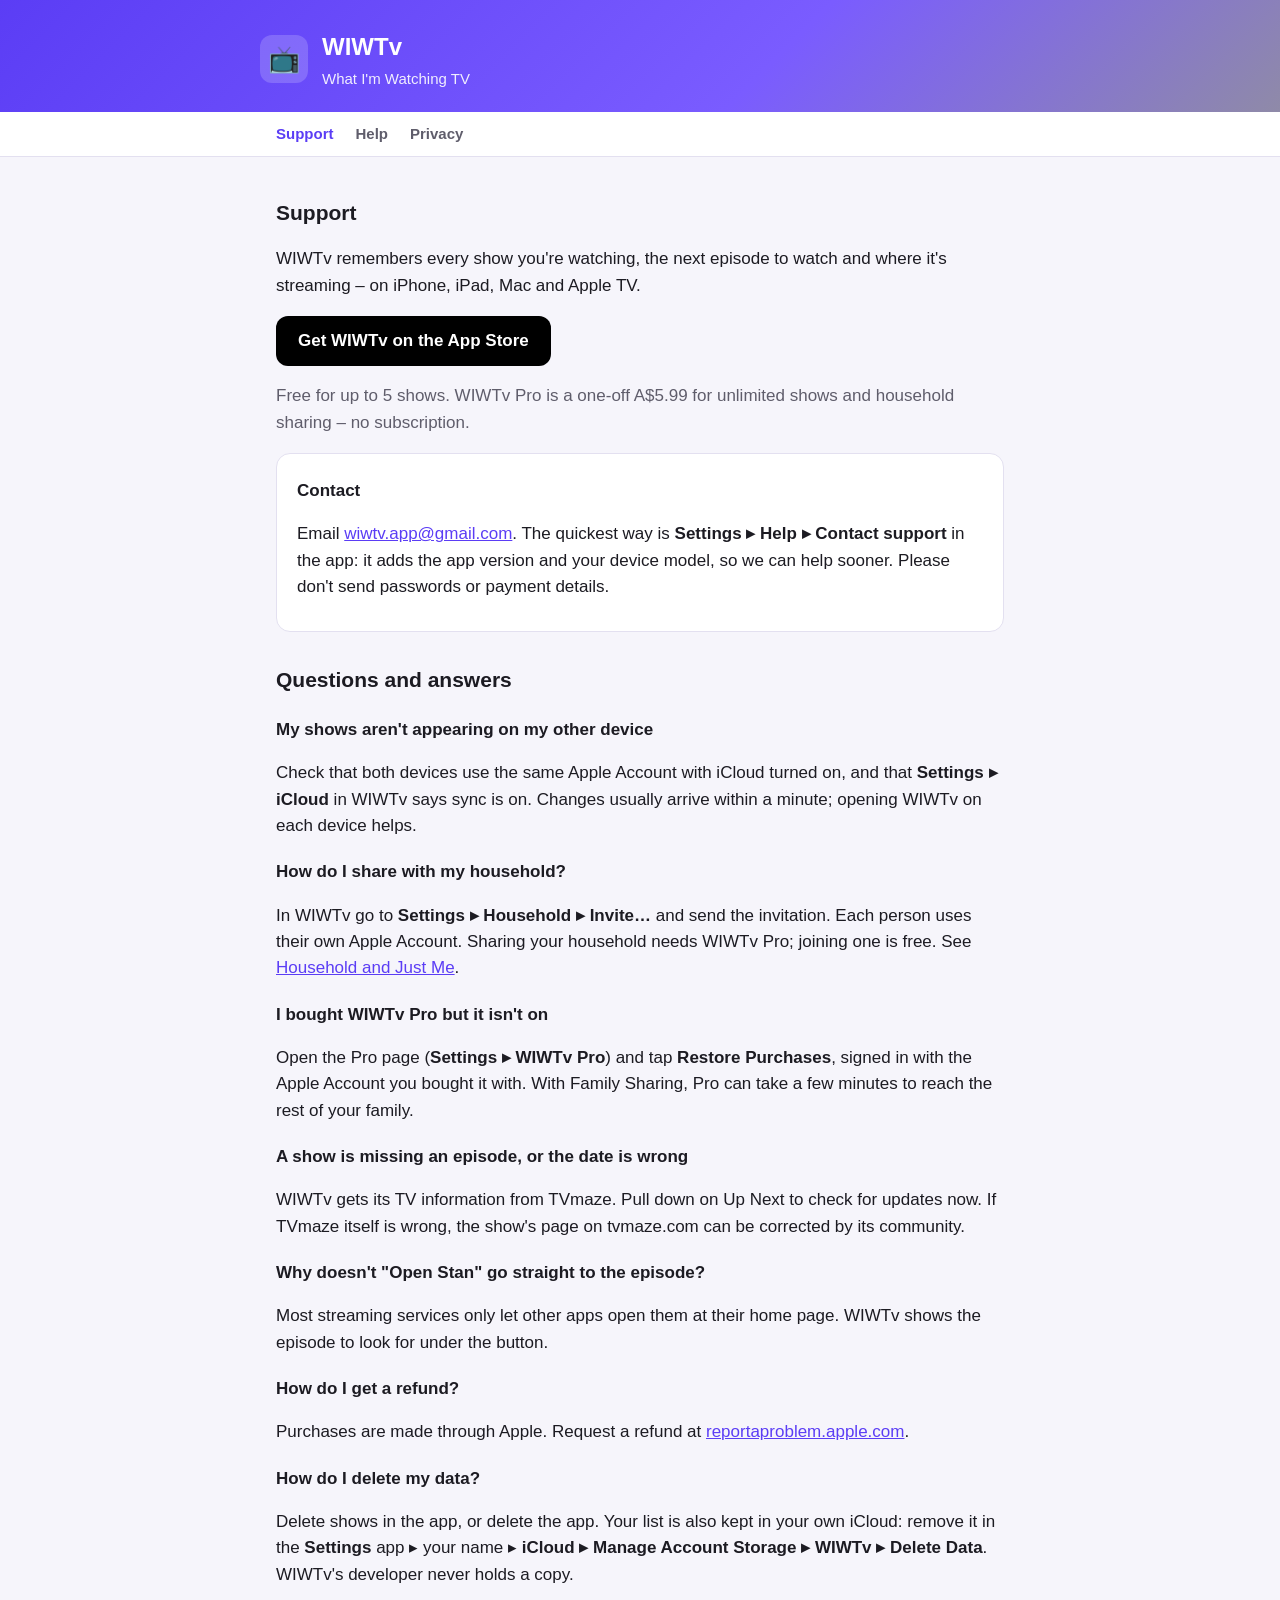
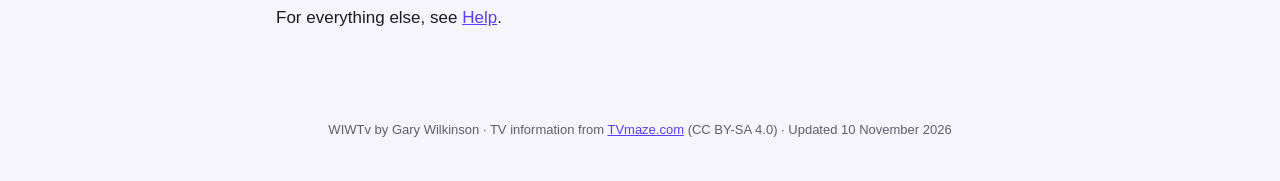
==== index.html @ ef4cc632 "Update WIWTv support site" ====
<!doctype html>
<html lang="en">
<head>
<meta charset="utf-8">
<meta name="viewport" content="width=device-width, initial-scale=1">
<title>WIWTv Support</title>
<meta name="description" content="WIWTv – What I'm Watching TV. Remembers every show you're watching, the next episode, and where it's streaming.">
<meta name="apple-itunes-app" content="app-id=6831443222">
<link rel="stylesheet" href="site.css">
</head>
<body>
<header><div class="wrap"><div class="logo">📺</div><div><h1>WIWTv</h1><p>What I'm Watching TV</p></div></div></header>
<nav><div class="wrap">
<a href="index.html" class="here">Support</a><a href="help.html">Help</a><a href="privacy.html">Privacy</a>
</div></nav>
<main class="wrap">
<h2>Support</h2>
<p>WIWTv remembers every show you're watching, the next episode to watch and where it's streaming – on iPhone, iPad, Mac and Apple TV.</p>
<p><a class="get-app" href="https://apps.apple.com/app/id6831443222">Get WIWTv on the App Store</a></p>
<p class="muted">Free for up to 5 shows. WIWTv Pro is a one-off A$5.99 for unlimited shows and household sharing – no subscription.</p>
<div class="card">
<h3>Contact</h3>
<p>Email <a href="mailto:wiwtv.app@gmail.com?subject=WIWTv%20support">wiwtv.app@gmail.com</a>. The quickest way is <b>Settings ▸ Help ▸ Contact support</b> in the app: it adds the app version and your device model, so we can help sooner. Please don't send passwords or payment details.</p>
</div>

<h2>Questions and answers</h2>

<h3>My shows aren't appearing on my other device</h3>
<p>Check that both devices use the same Apple Account with iCloud turned on, and that <b>Settings ▸ iCloud</b> in WIWTv says sync is on. Changes usually arrive within a minute; opening WIWTv on each device helps.</p>

<h3>How do I share with my household?</h3>
<p>In WIWTv go to <b>Settings ▸ Household ▸ Invite…</b> and send the invitation. Each person uses their own Apple Account. Sharing your household needs WIWTv Pro; joining one is free. See <a href="help.html#help-06-household">Household and Just Me</a>.</p>

<h3>I bought WIWTv Pro but it isn't on</h3>
<p>Open the Pro page (<b>Settings ▸ WIWTv Pro</b>) and tap <b>Restore Purchases</b>, signed in with the Apple Account you bought it with. With Family Sharing, Pro can take a few minutes to reach the rest of your family.</p>

<h3>A show is missing an episode, or the date is wrong</h3>
<p>WIWTv gets its TV information from TVmaze. Pull down on Up Next to check for updates now. If TVmaze itself is wrong, the show's page on tvmaze.com can be corrected by its community.</p>

<h3>Why doesn't "Open Stan" go straight to the episode?</h3>
<p>Most streaming services only let other apps open them at their home page. WIWTv shows the episode to look for under the button.</p>

<h3>How do I get a refund?</h3>
<p>Purchases are made through Apple. Request a refund at <a href="https://reportaproblem.apple.com/">reportaproblem.apple.com</a>.</p>

<h3>How do I delete my data?</h3>
<p>Delete shows in the app, or delete the app. Your list is also kept in your own iCloud: remove it in the <b>Settings</b> app ▸ your name ▸ <b>iCloud ▸ Manage Account Storage ▸ WIWTv ▸ Delete Data</b>. WIWTv's developer never holds a copy.</p>

<p>For everything else, see <a href="help.html">Help</a>.</p>
</main>
<footer>WIWTv by Gary Wilkinson · TV information from <a href="https://www.tvmaze.com/">TVmaze.com</a> (CC BY-SA 4.0) · Updated 10 November 2026</footer>
</body>
</html>
---- site.css ----
:root {
  --bg: #f6f5fb; --card: #ffffff; --text: #1c1b22; --muted: #5f5d6b; --accent: #5b3df5;
  --line: #e3e0f0; --head: linear-gradient(135deg, #5b3df5, #7a5cff 60%, #8f8aa8);
}
@media (prefers-color-scheme: dark) {
  :root { --bg: #121118; --card: #1c1b24; --text: #ecebf2; --muted: #a7a4b8; --accent: #a594ff; --line: #2d2b39; }
}
* { box-sizing: border-box; }
body { margin: 0; background: var(--bg); color: var(--text);
  font: 17px/1.55 -apple-system, BlinkMacSystemFont, "SF Pro Text", "Segoe UI", Roboto, sans-serif; }
header { background: var(--head); color: #fff; padding: 28px 16px 22px; }
header .wrap { display: flex; align-items: center; gap: 14px; }
header .logo { width: 48px; height: 48px; border-radius: 12px; background: rgba(255,255,255,.18);
  display: grid; place-items: center; font-size: 26px; }
header h1 { margin: 0; font-size: 24px; }
header p { margin: 2px 0 0; opacity: .9; font-size: 15px; }
nav { background: var(--card); border-bottom: 1px solid var(--line); }
nav .wrap { display: flex; gap: 22px; padding: 10px 16px; overflow-x: auto; }
nav a { color: var(--muted); text-decoration: none; font-weight: 600; font-size: 15px; white-space: nowrap; }
nav a.here { color: var(--accent); }
.wrap { max-width: 760px; margin: 0 auto; }
main.wrap { padding: 8px 16px 48px; }
h2 { font-size: 21px; margin: 32px 0 8px; }
h3 { font-size: 17px; margin: 20px 0 4px; }
a { color: var(--accent); }
.card { background: var(--card); border: 1px solid var(--line); border-radius: 14px; padding: 4px 20px 14px; margin: 16px 0; }
.toc { columns: 2; padding-left: 18px; }
@media (max-width: 560px) { .toc { columns: 1; } }
footer { color: var(--muted); font-size: 13px; text-align: center; padding: 24px 16px 40px; }
.muted { color: var(--muted); }

.get-app{display:inline-block;background:#000;color:#fff;text-decoration:none;font-weight:600;
padding:12px 22px;border-radius:12px;font-size:17px}
.get-app:hover{background:#333}
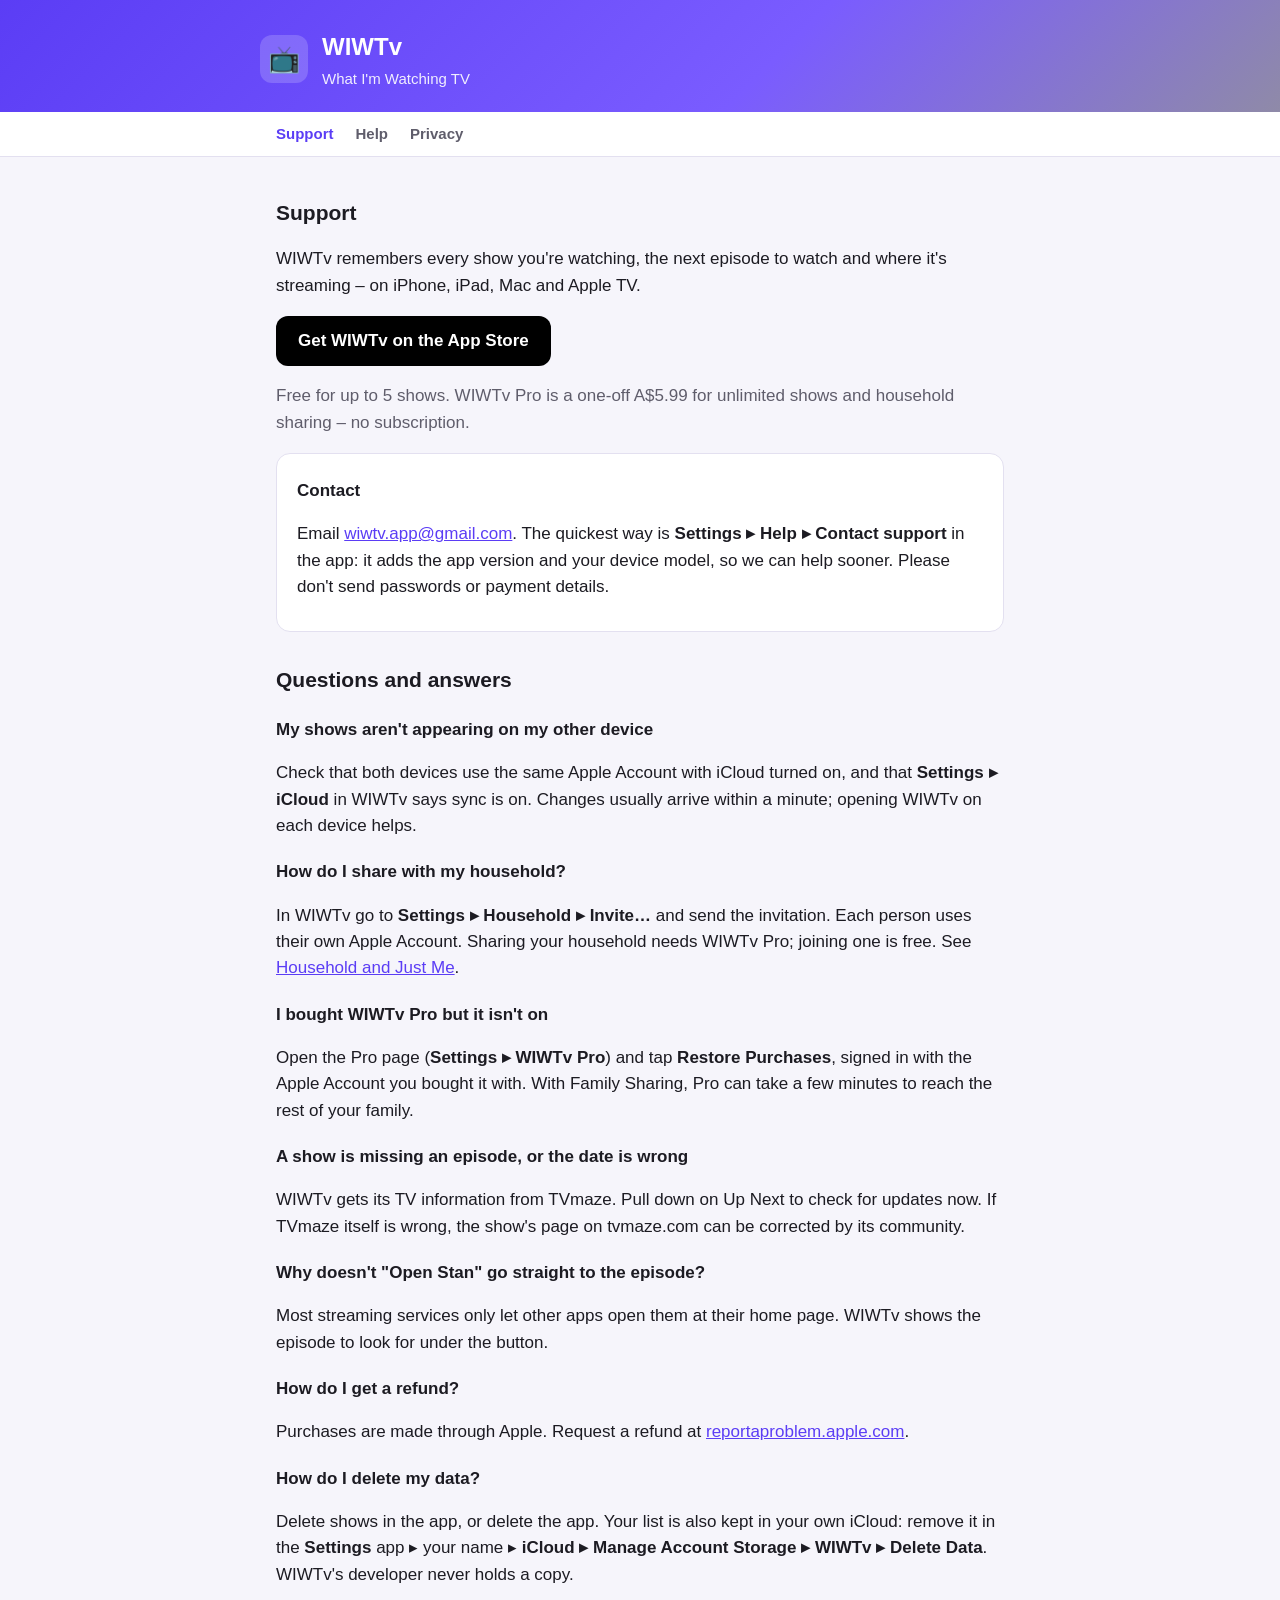
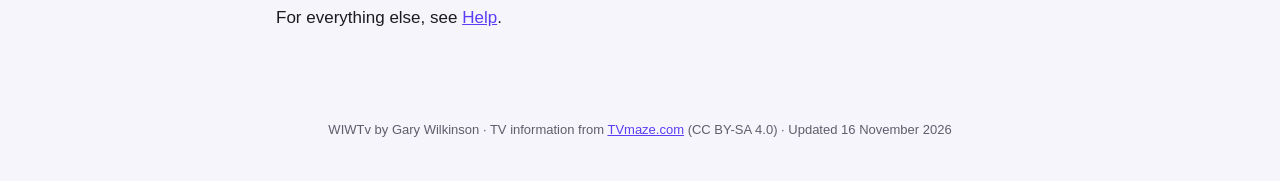
==== commit f100a59d: "Update WIWTv support site" ====
--- a/index.html
+++ b/index.html
@@ -48,6 +48,6 @@
 
 <p>For everything else, see <a href="help.html">Help</a>.</p>
 </main>
-<footer>WIWTv by Gary Wilkinson · TV information from <a href="https://www.tvmaze.com/">TVmaze.com</a> (CC BY-SA 4.0) · Updated 10 November 2026</footer>
+<footer>WIWTv by Gary Wilkinson · TV information from <a href="https://www.tvmaze.com/">TVmaze.com</a> (CC BY-SA 4.0) · Updated 16 November 2026</footer>
 </body>
 </html>
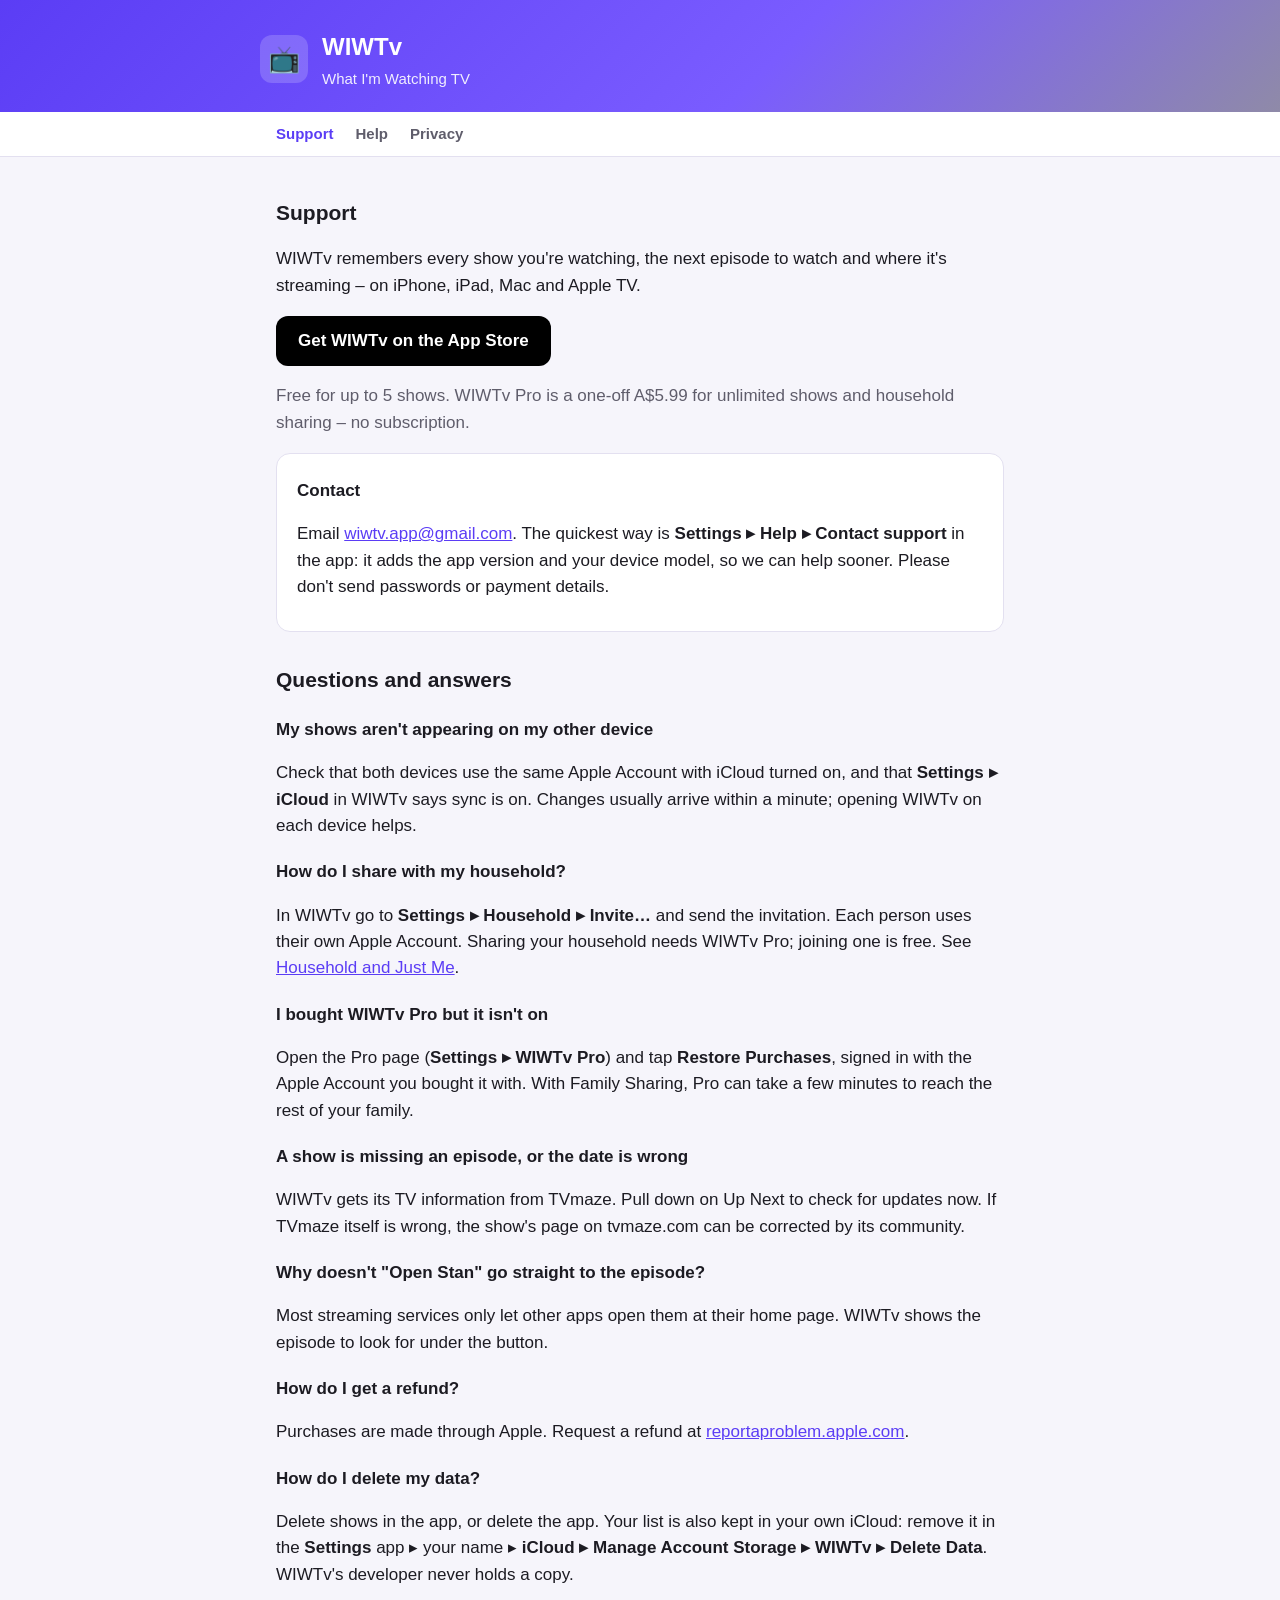
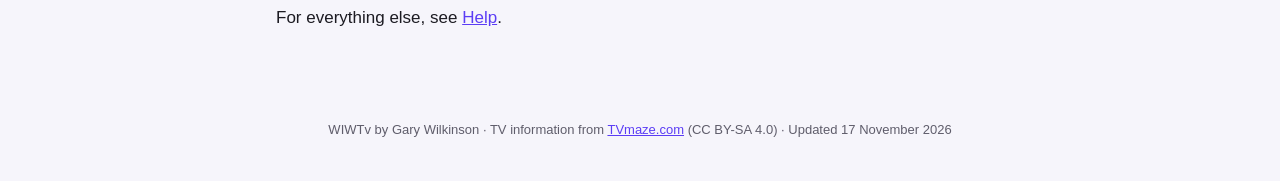
==== commit 1474efe4: "Update WIWTv support site" ====
--- a/index.html
+++ b/index.html
@@ -48,6 +48,6 @@
 
 <p>For everything else, see <a href="help.html">Help</a>.</p>
 </main>
-<footer>WIWTv by Gary Wilkinson · TV information from <a href="https://www.tvmaze.com/">TVmaze.com</a> (CC BY-SA 4.0) · Updated 16 November 2026</footer>
+<footer>WIWTv by Gary Wilkinson · TV information from <a href="https://www.tvmaze.com/">TVmaze.com</a> (CC BY-SA 4.0) · Updated 17 November 2026</footer>
 </body>
 </html>
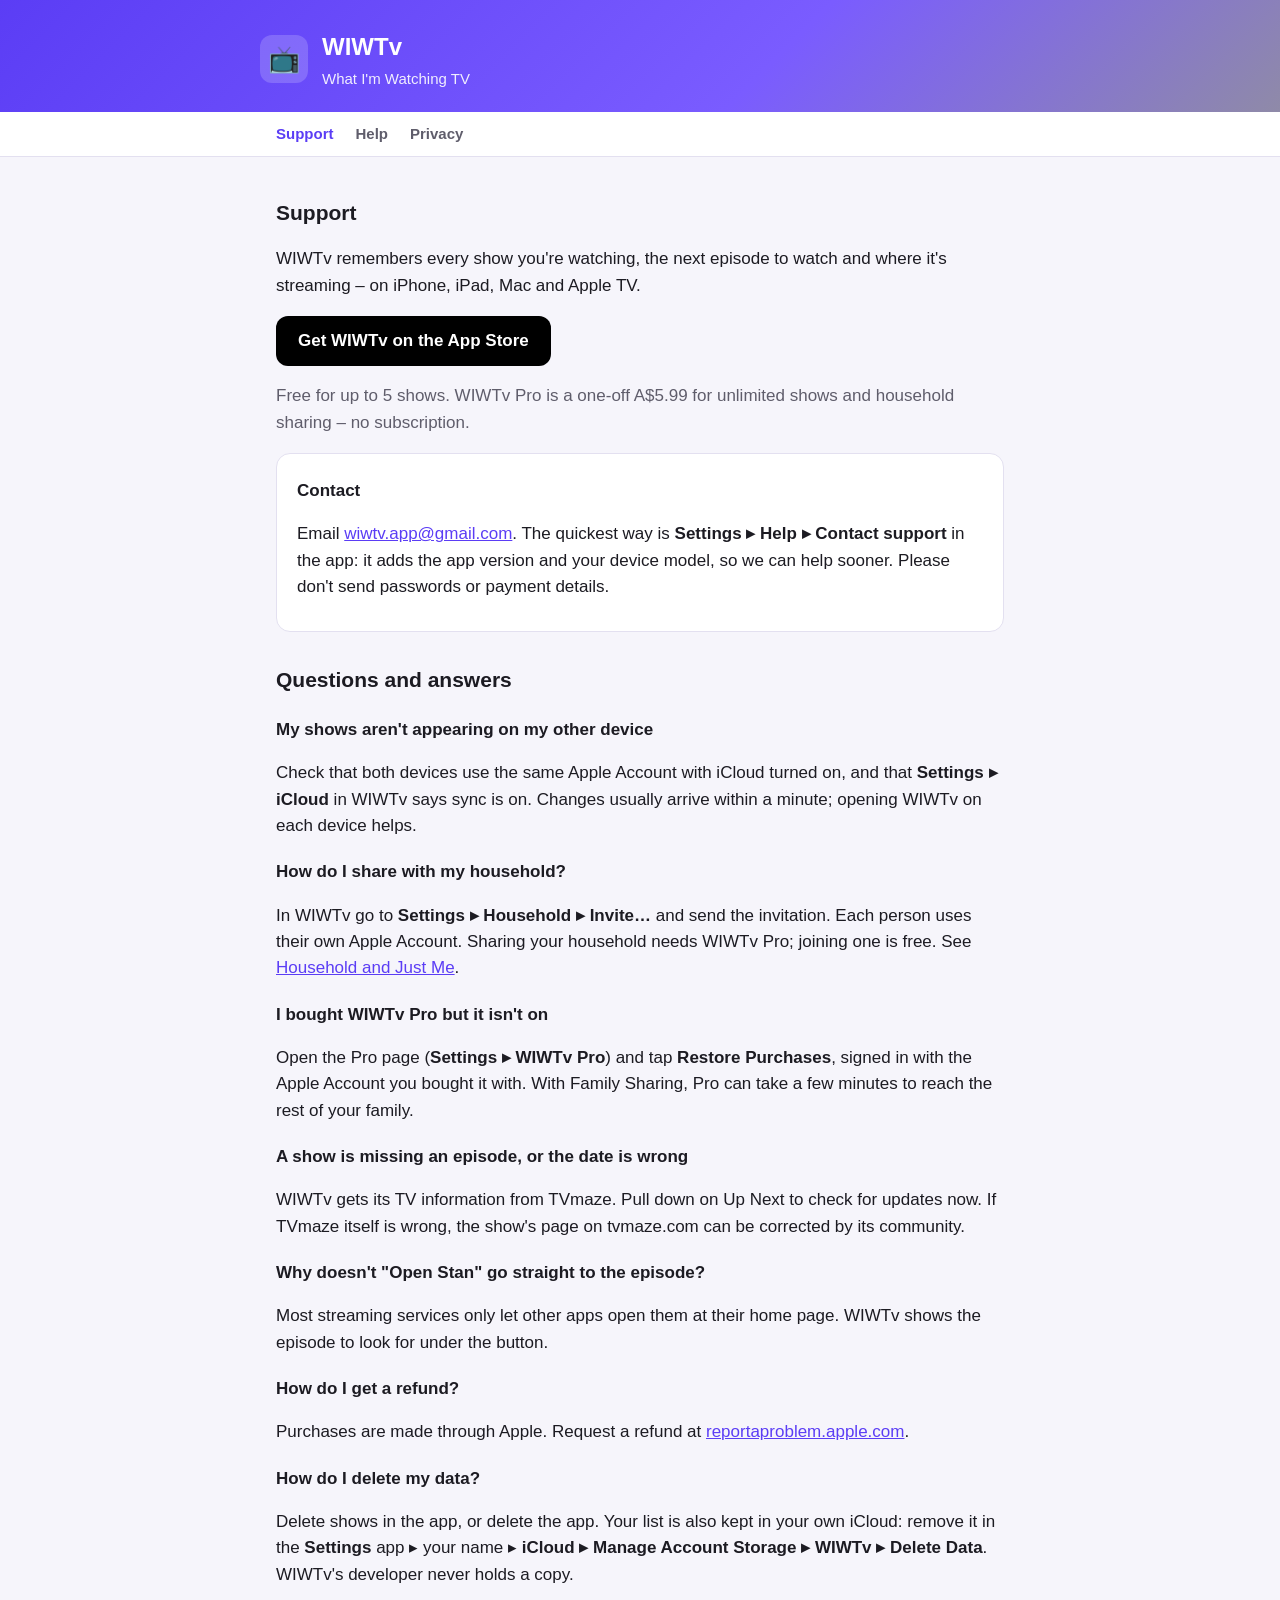
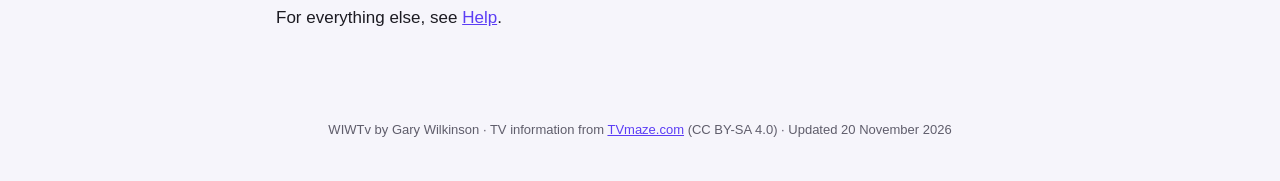
==== commit 6d82636a: "Update WIWTv support site" ====
--- a/index.html
+++ b/index.html
@@ -48,6 +48,6 @@
 
 <p>For everything else, see <a href="help.html">Help</a>.</p>
 </main>
-<footer>WIWTv by Gary Wilkinson · TV information from <a href="https://www.tvmaze.com/">TVmaze.com</a> (CC BY-SA 4.0) · Updated 17 November 2026</footer>
+<footer>WIWTv by Gary Wilkinson · TV information from <a href="https://www.tvmaze.com/">TVmaze.com</a> (CC BY-SA 4.0) · Updated 20 November 2026</footer>
 </body>
 </html>
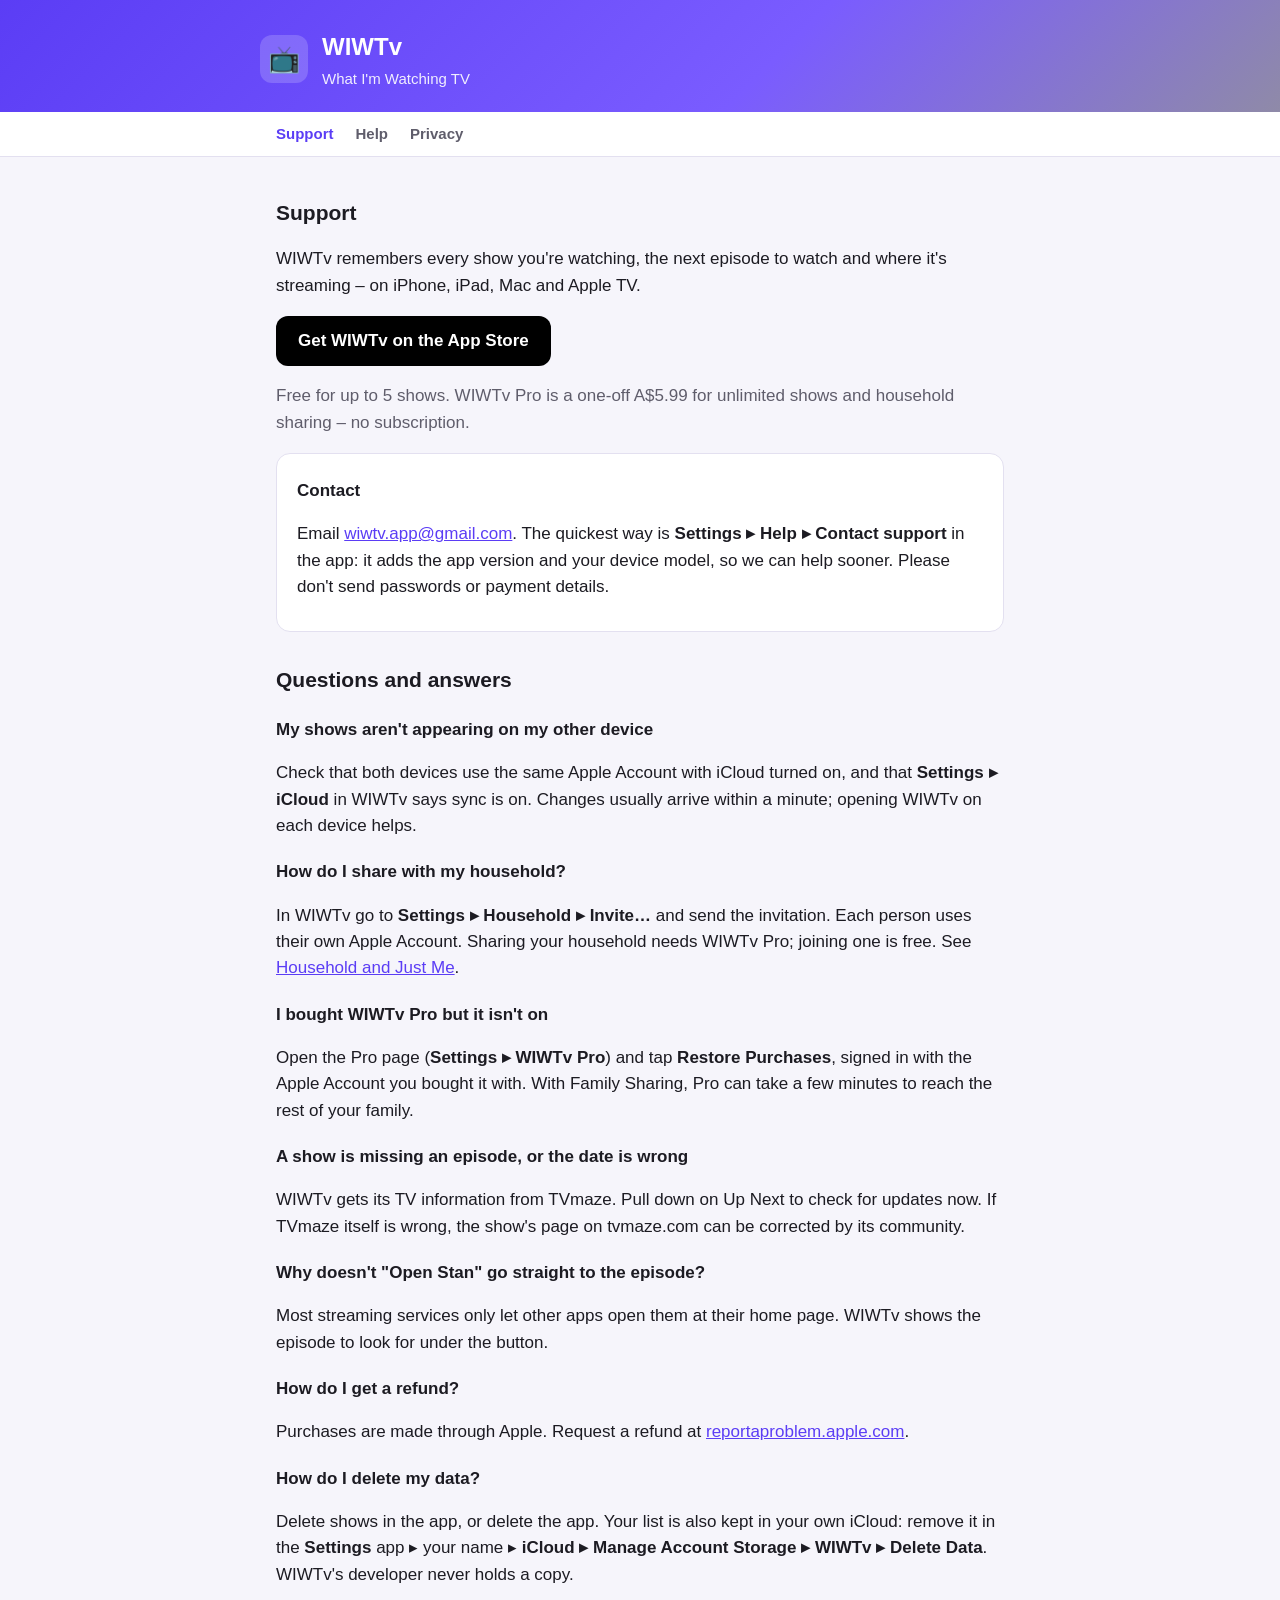
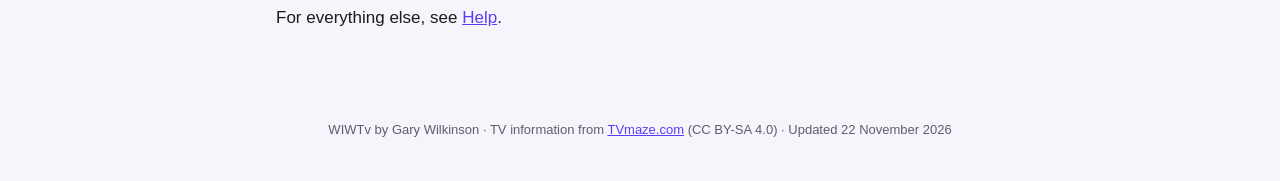
==== commit d5852f87: "Update WIWTv support site" ====
--- a/index.html
+++ b/index.html
@@ -48,6 +48,6 @@
 
 <p>For everything else, see <a href="help.html">Help</a>.</p>
 </main>
-<footer>WIWTv by Gary Wilkinson · TV information from <a href="https://www.tvmaze.com/">TVmaze.com</a> (CC BY-SA 4.0) · Updated 20 November 2026</footer>
+<footer>WIWTv by Gary Wilkinson · TV information from <a href="https://www.tvmaze.com/">TVmaze.com</a> (CC BY-SA 4.0) · Updated 22 November 2026</footer>
 </body>
 </html>
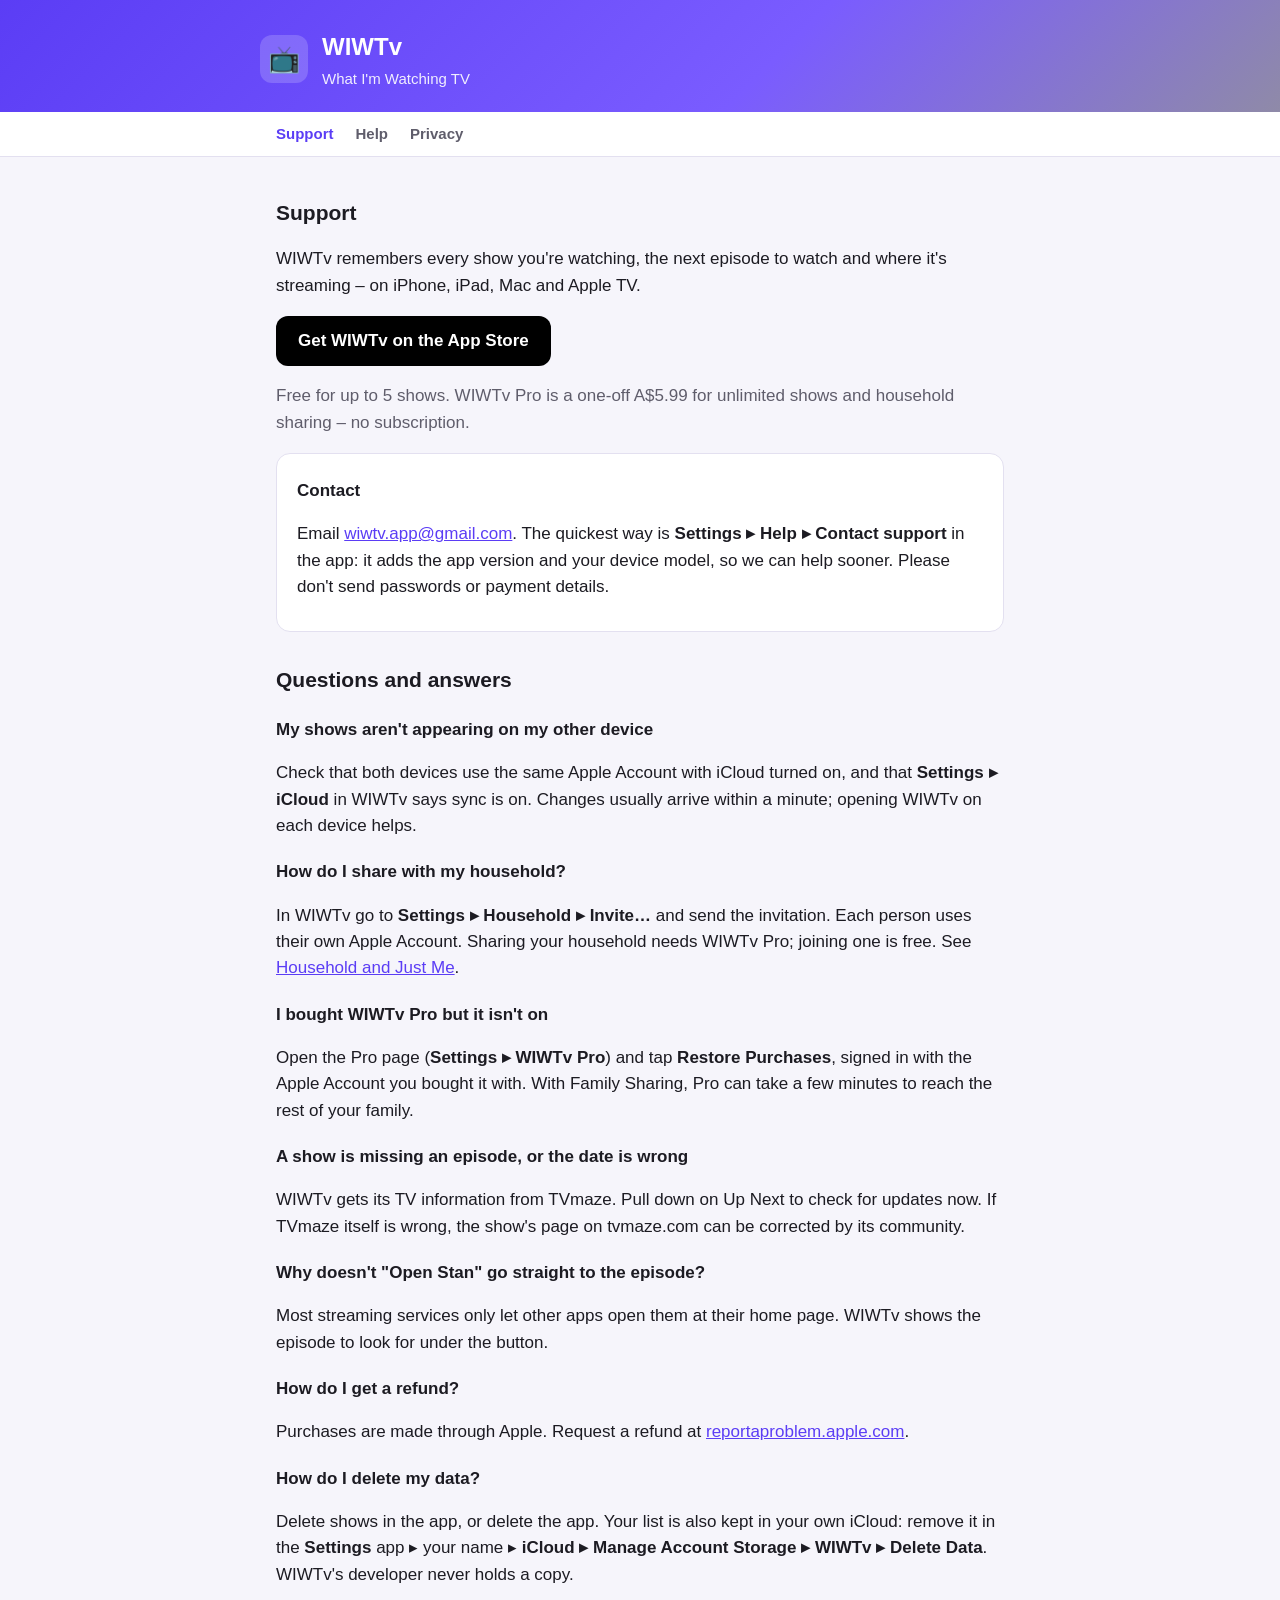
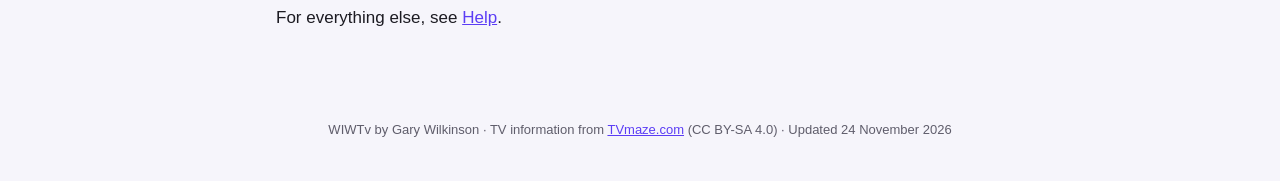
==== commit 3ed255c9: "Update WIWTv support site" ====
--- a/index.html
+++ b/index.html
@@ -48,6 +48,6 @@
 
 <p>For everything else, see <a href="help.html">Help</a>.</p>
 </main>
-<footer>WIWTv by Gary Wilkinson · TV information from <a href="https://www.tvmaze.com/">TVmaze.com</a> (CC BY-SA 4.0) · Updated 22 November 2026</footer>
+<footer>WIWTv by Gary Wilkinson · TV information from <a href="https://www.tvmaze.com/">TVmaze.com</a> (CC BY-SA 4.0) · Updated 24 November 2026</footer>
 </body>
 </html>
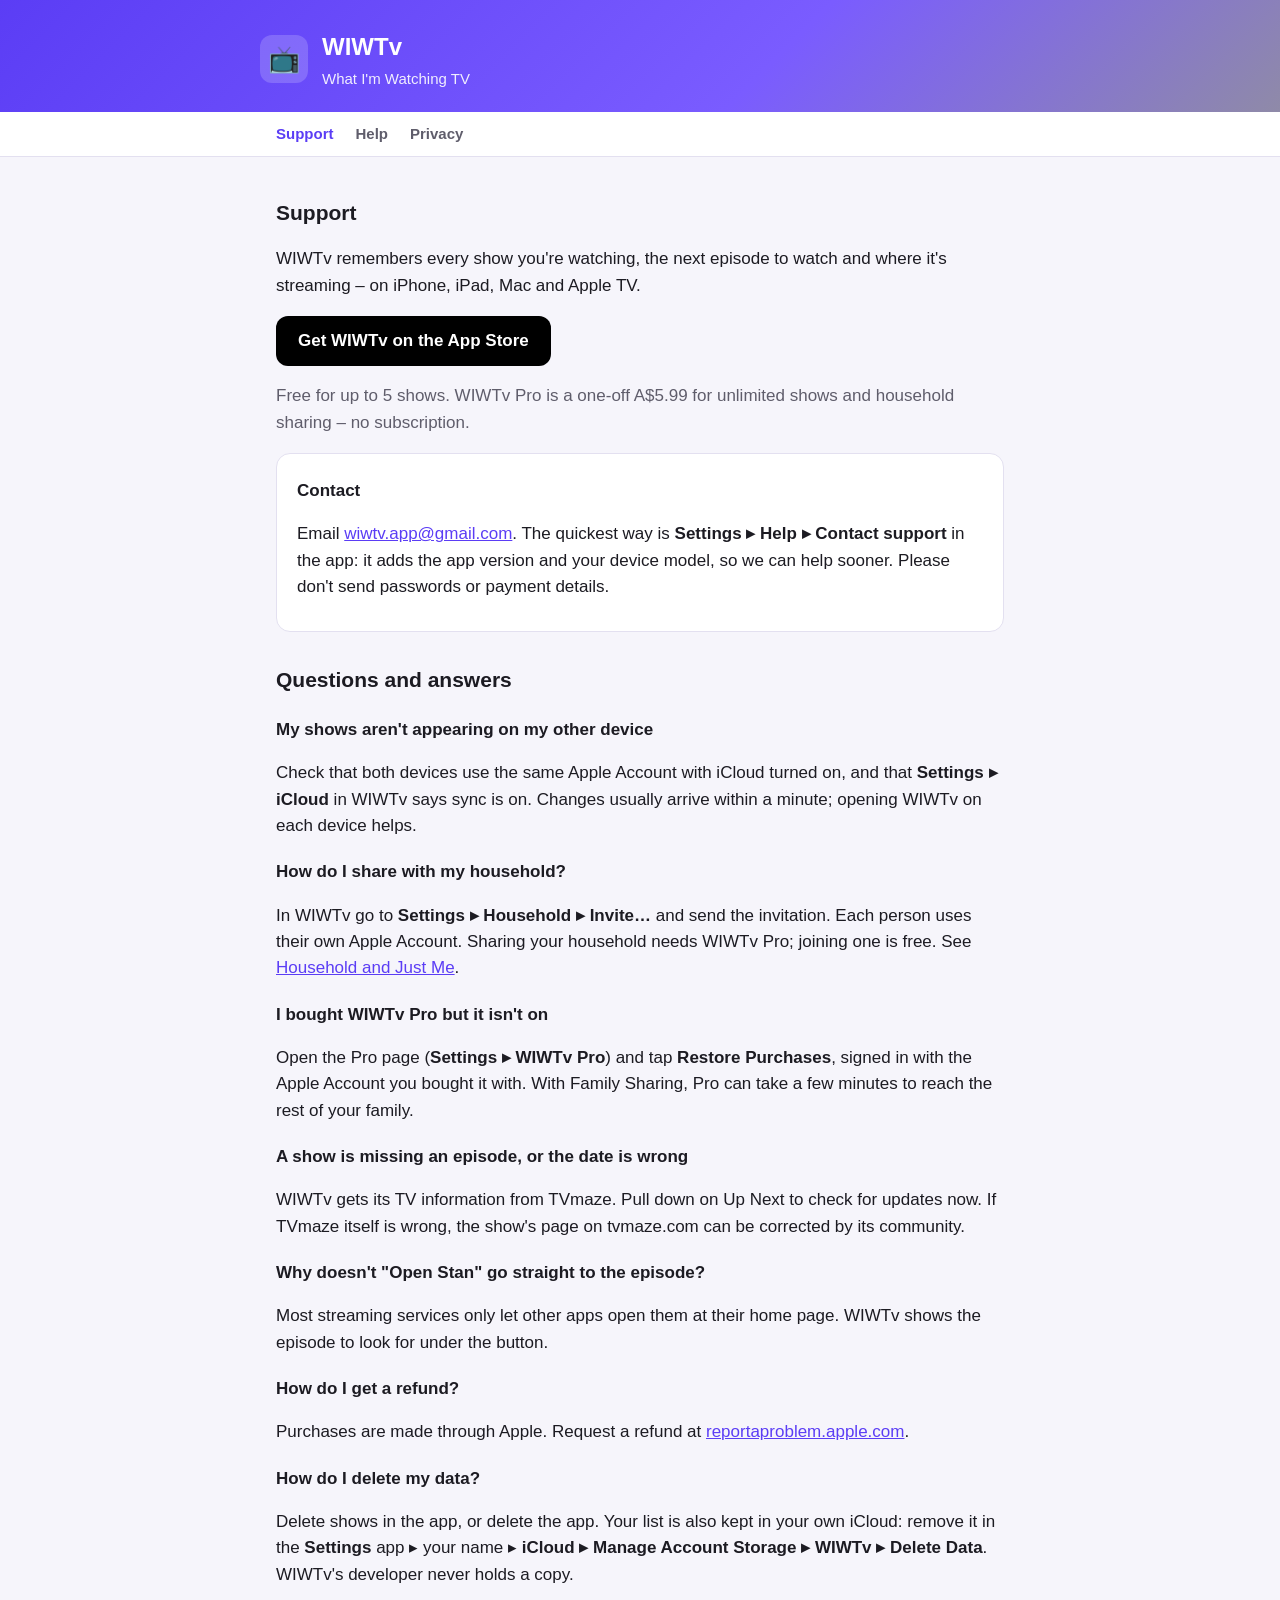
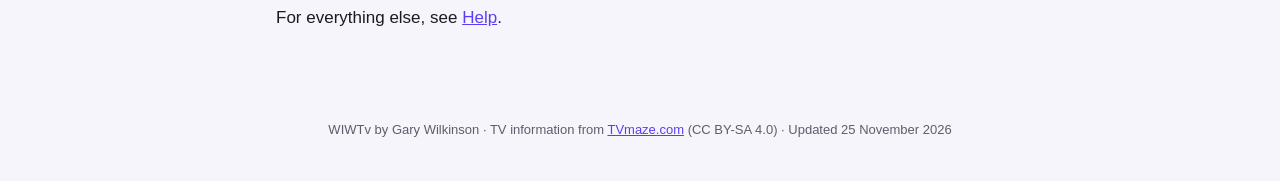
==== commit 8e979b52: "Update WIWTv support site" ====
--- a/index.html
+++ b/index.html
@@ -48,6 +48,6 @@
 
 <p>For everything else, see <a href="help.html">Help</a>.</p>
 </main>
-<footer>WIWTv by Gary Wilkinson · TV information from <a href="https://www.tvmaze.com/">TVmaze.com</a> (CC BY-SA 4.0) · Updated 24 November 2026</footer>
+<footer>WIWTv by Gary Wilkinson · TV information from <a href="https://www.tvmaze.com/">TVmaze.com</a> (CC BY-SA 4.0) · Updated 25 November 2026</footer>
 </body>
 </html>
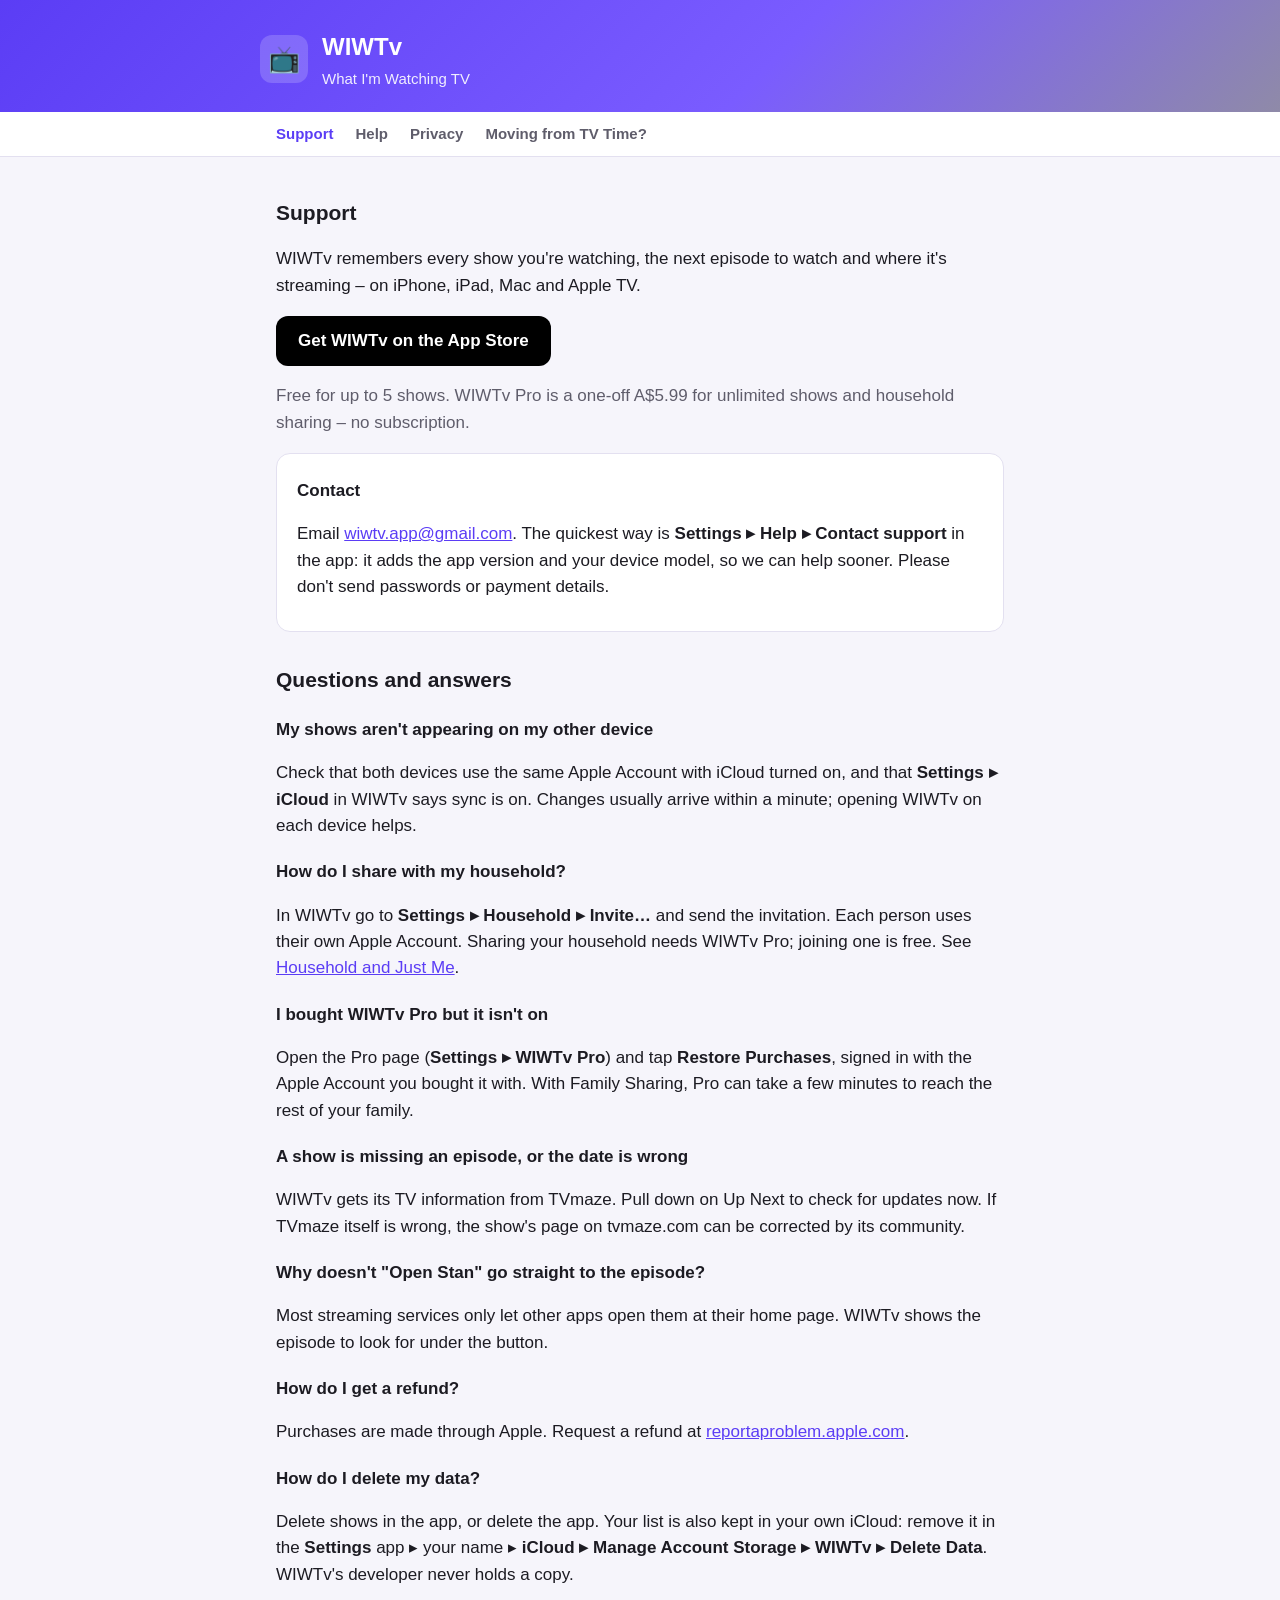
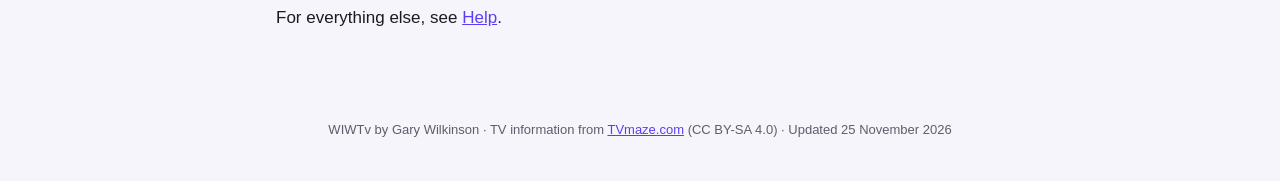
==== commit c34d5c50: "Update WIWTv support site" ====
--- a/index.html
+++ b/index.html
@@ -11,7 +11,7 @@
 <body>
 <header><div class="wrap"><div class="logo">📺</div><div><h1>WIWTv</h1><p>What I'm Watching TV</p></div></div></header>
 <nav><div class="wrap">
-<a href="index.html" class="here">Support</a><a href="help.html">Help</a><a href="privacy.html">Privacy</a>
+<a href="index.html" class="here">Support</a><a href="help.html">Help</a><a href="privacy.html">Privacy</a><a href="moving-from-tv-time.html">Moving from TV Time?</a>
 </div></nav>
 <main class="wrap">
 <h2>Support</h2>
